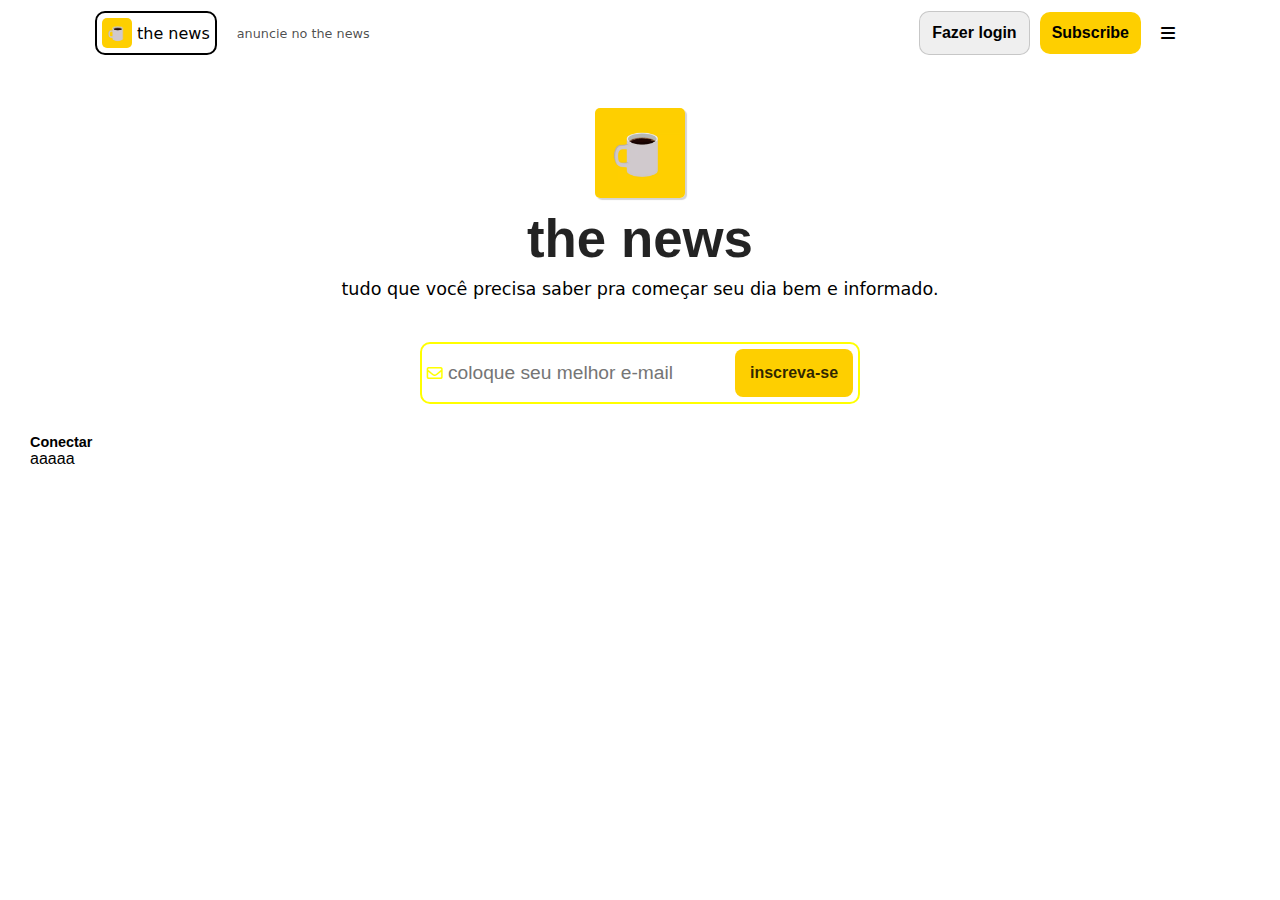
==== thenews-pagina/index.html @ d3bf165b "clonando site the news, header pronto, main quase pronto, falta a parte das redes sociais" ====
<!DOCTYPE html>
<html lang="pt-br">
<head>
    <meta charset="UTF-8">
    <meta name="viewport" content="width=device-width, initial-scale=1.0">
    <title>the news</title>
    <link rel="stylesheet" href="https://cdnjs.cloudflare.com/ajax/libs/font-awesome/6.7.1/css/all.min.css "/>
    <link rel="shortcut icon" href="img/favicon.ico" type="image/x-icon">
    <link rel="stylesheet" href="styles/header.css">
    <link rel="stylesheet" href="styles/main.css">
</head>
<body>
    <div id="pagina">
        <header>
            <div id="headerBox">
                <div id="header_div1" class="header">
                    <span class="filhosHeader"><img src="img/thenewslogo.avif" alt="Logo The News">  the news</span>
                    <p class="filhosHeader">anuncie no the news</p>
                </div>
                <div id="header_div2" class="header">
                    <button class="filhosHeader">Fazer login</button>
                    <button id="btn_subscribe" class="filhosHeader">Subscribe</button>
                    <span id="headerMenu" class="fa-solid fa-bars filhosHeader"></span>
                </div>
            </div>
        </header>
        <main>
            <div id="textoMain">
                <img src="img/thenewslogo.avif" alt="Logo the news">
                <h1>the news</h1>
                <p>tudo que você precisa saber pra começar seu dia bem e informado.</p>
            </div>
            <div id="inputMain">
                <div id="config">
                    <span class="fa-regular fa-envelope"></span>
                    <input type="email" name="inputEmail" id="inputEmail" placeholder="coloque seu melhor e-mail">
                    <button id="btn_inscreva">inscreva-se</button>
                </div>
            </div>
            <div id="redes_sociais">
                <nav>
                    <p>Conectar</p>
                    <ul id="redessociais">
                        <li><a href=""><img src="" alt=""></a>a</li>
                        <li><a href=""><img src="" alt=""></a>a</li>
                        <li><a href=""><img src="" alt=""></a>a</li>
                        <li><a href=""><img src="" alt=""></a>a</li>
                        <li><a href=""><img src="" alt=""></a>a</li>
                    </ul>
                </nav>
            </div>
        </main>
        <section>
            <article>
                <!--noticias-->
            </article>
            <article>
                <!--noticias-->
            </article>
        </section>
        <footer>

        </footer>
    </div>
</body>
</html>
---- thenews-pagina/styles/header.css ----
@charset "UTF-8";

*{
    padding: 0px;
    margin: 0px;
    box-sizing: border-box;
}

body, html{
    height: 100vh;
    width: 100vw;
    font-family: Arial, Helvetica, sans-serif;
}

#pagina{
    width: 100%;
    height: 100%;
    display: flex;
    flex-direction: column;
}

header{
    display: flex;
    justify-content: space-between;
    font-family: system-ui, -apple-system, BlinkMacSystemFont, 'Segoe UI', Roboto, Oxygen, Ubuntu, Cantarell, 'Open Sans', 'Helvetica Neue', sans-serif;
    font-weight: lighter;
}

div#headerBox{
    display: flex;
    width: 100%;
    justify-content: space-between;
    align-items: center;
}

header  div.header{
    display: flex;
    justify-content: center;
    align-items: center;
    padding: 10px;
    margin: 1px 80px 0px 80px;
}

header  div#header_div1 > span{
    display: flex;
    align-items: center;
    border: 2px solid black;
    border-radius: 10px;
    padding: 5px;
}

header  div#header_div1 > span:hover{
    background-color: whitesmoke;
}

div#header_div1 > p{
    font-size: 0.8em;
    font-weight: normal;
    color: rgba(0, 0, 0, 0.71);
    border-radius: 15px;
}

div#header_div1 > p:hover{
    background-color: whitesmoke;
}

div.header .filhosHeader{
    padding: 10px;
    margin: 0px 5px 0px 5px;
    cursor: pointer;
}

header img {
    width: 30px;
    border-radius: 5px;
    margin-right: 5px;
}

header button{
    padding: 12px !important;
    border-radius: 10px;
    font-size: 1em;
    font-weight: bold;
    border: 1px solid rgba(128, 128, 128, 0.364);
    flex-shrink: 0;
}

header button#btn_subscribe{
    background-color: #FECF00;
    border: none;
}

header #headerMenu:hover{
    padding: 5px !important;
    background-color: whitesmoke;
}
---- thenews-pagina/styles/main.css ----
@charset "UTF-8";

main{
    display: flex;
    align-items: center;
    flex-direction: column;
}

main div#textoMain{
    display: flex;
    flex-direction: column;
    justify-content: center;
    align-items: center;
    margin: 30px 0px 30px 0px;
    font-family: system-ui, -apple-system, BlinkMacSystemFont, 'Segoe UI', Roboto, Oxygen, Ubuntu, Cantarell, 'Open Sans', 'Helvetica Neue', sans-serif;
    font-weight: lighter;
    padding: 13px;
    font-size: 1.1em;
}

main div#textoMain img{
    width: 90px;
    border-radius: 5px;
    box-shadow: 2px 2px 1px rgba(0, 0, 0, 0.173);
}

main div#textoMain h1{
    font-family: Verdana, Geneva, Tahoma, sans-serif;
    color: rgba(0, 0, 0, 0.862);
    font-size: 3em;
    padding: 10px;
}

main div#inputMain{
    display: flex;
    align-items: center;
    padding: 5px;
    border-radius: 10px;
    border: 2px solid yellow;
    margin-bottom: 30px;
}

main div#inputMain div#config{
    width: 100%;
    display: flex;
    justify-content: flex-start;
    align-items: center;
}

main div#inputMain span{
    color: yellow;
    margin-right: 5px;
}

main div#inputMain input{
    font-size: 1.2em;
    background-color: transparent;
    border: none;

    margin-right: 40px;
}

main div#inputMain input:focus-visible{
    outline: none;
}

main div#inputMain div#config button{
    padding: 15px;
    background-color: #FECF00;
    border: none;
    border-radius: 8px;
    font-size: 1em;
    font-weight: bolder;
    color: rgba(0, 0, 0, 0.823);
}

main div#redes_sociais{
    align-self: flex-start;
    margin-left: 30px;
}

main div#redes-sociais nav{
    display: flex;
    flex-direction: column;
}

main div#redes_sociais nav > p{
    font-size: 0.9em;
    font-weight: bolder;
}

nav ul#redessociais{
    display: flex;
    list-style: none;
}
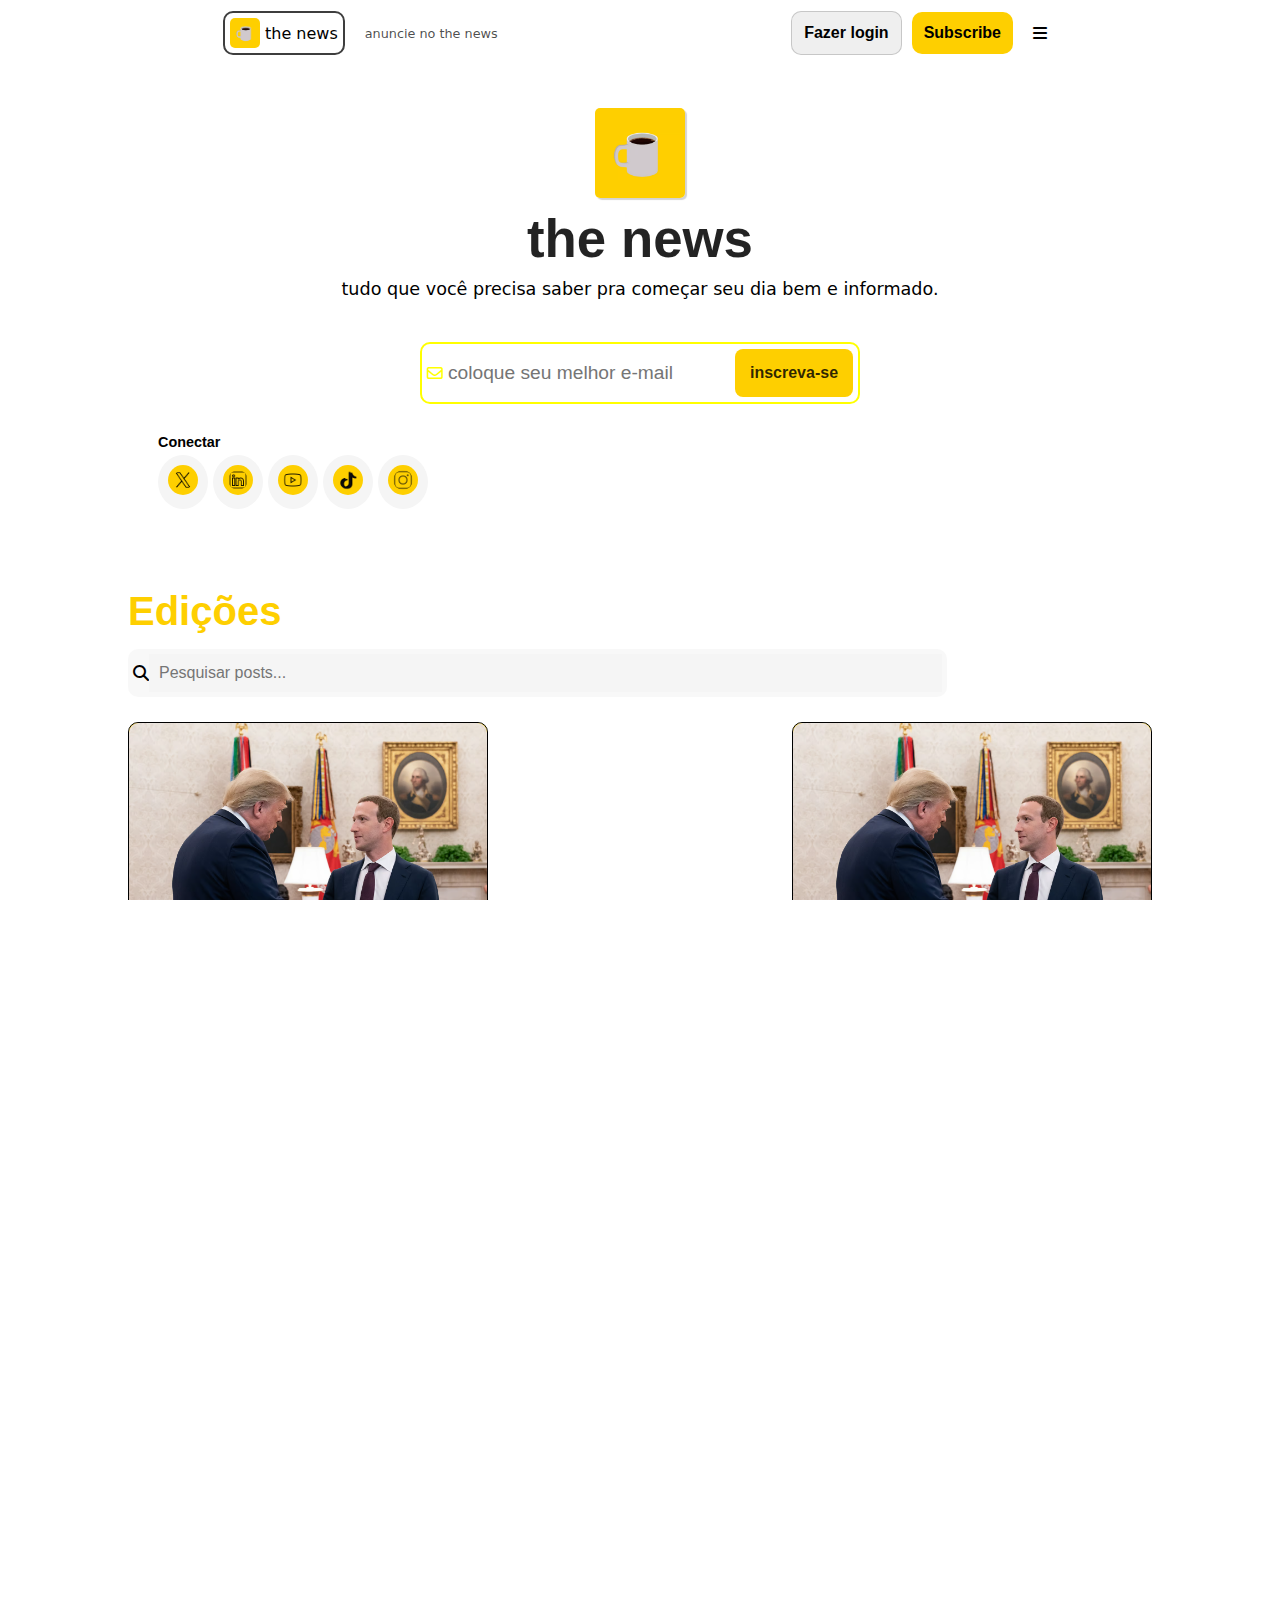
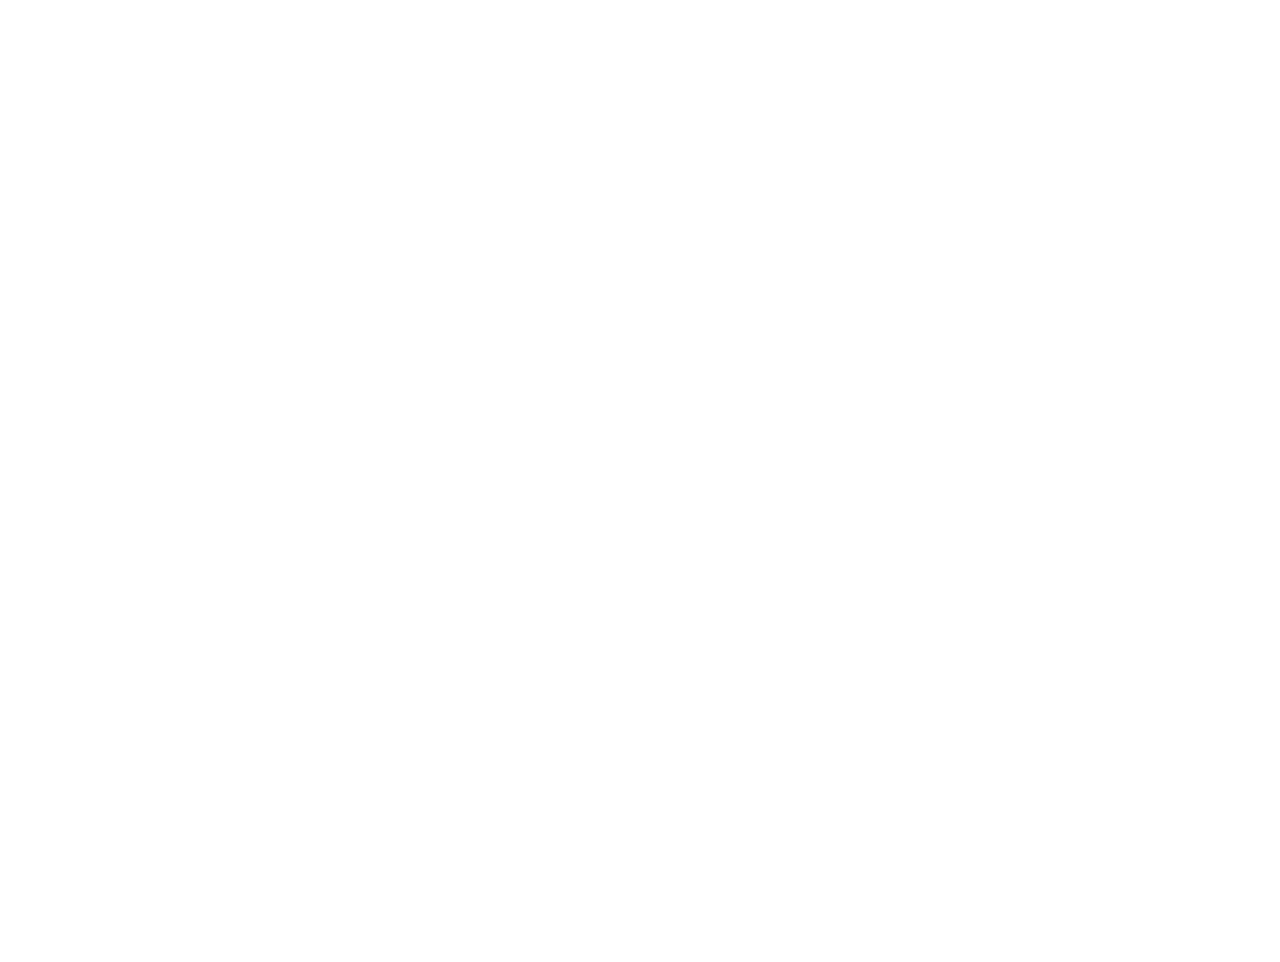
==== commit a9518515: "Continuando o clone do site do the news, dessa vez concluindo a parte de noticias, faltando apenas o" ====
--- a/thenews-pagina/index.html
+++ b/thenews-pagina/index.html
@@ -8,6 +8,7 @@
     <link rel="shortcut icon" href="img/favicon.ico" type="image/x-icon">
     <link rel="stylesheet" href="styles/header.css">
     <link rel="stylesheet" href="styles/main.css">
+    <link rel="stylesheet" href="styles/sections.css">
 </head>
 <body>
     <div id="pagina">
@@ -41,22 +42,71 @@
                 <nav>
                     <p>Conectar</p>
                     <ul id="redessociais">
-                        <li><a href=""><img src="" alt=""></a>a</li>
-                        <li><a href=""><img src="" alt=""></a>a</li>
-                        <li><a href=""><img src="" alt=""></a>a</li>
-                        <li><a href=""><img src="" alt=""></a>a</li>
-                        <li><a href=""><img src="" alt=""></a>a</li>
+                        <li><a href="#" target="_blank"><img src="img/icons8-twitterx-50.png" alt="Twitter X"></a></li>
+                        <li><a href=""><img src="img/icons8-linkedin-50 (1).png" alt="LinkedIn"></a></li>
+                        <li><a href=""><img src="img/icons8-youtube-50.png" alt="Youtube"></a></li>
+                        <li><a href=""><img src="img/icons8-tiktok-50.png" alt="Tiktok"></a></li>
+                        <li><a href=""><img src="img/icons8-instagram-50.png" alt=""></a></li>
                     </ul>
                 </nav>
             </div>
         </main>
-        <section>
-            <article>
-                <!--noticias-->
-            </article>
-            <article>
-                <!--noticias-->
-            </article>
+        <section id="edicoes">
+            <section id="searchEdicoes">
+                <h1>Edições</h1>
+                <div id="inputEdicoes">
+                    <span class="fa-solid fa-magnifying-glass"></span>
+                    <input type="text" name="inputEdicoes" id="inputEdicoes_search" placeholder="Pesquisar posts...">
+                </div>  
+            </section>
+            <section id="secaoNoticias">
+                <article class="noticia">
+                    <img src="img/noticia1.avif" alt="Trump e Mark Zuckenberg">
+                    <p class="dataNoticia">Dec 14, 2024</p>
+                    <p class="numeroData">15/12/2024</p>
+                </article>
+                <article class="noticia">
+                    <img src="img/noticia1.avif" alt="Trump e Mark Zuckenberg">
+                    <p class="dataNoticia">Dec 14, 2024</p>
+                    <p class="numeroData">15/12/2024</p>
+                    <p class="autorNoticia">Bruno Costa</p>
+                </article>
+                <article class="noticia">
+                    <img src="img/noticia1.avif" alt="Trump e Mark Zuckenberg">
+                    <p class="dataNoticia">Dec 14, 2024</p>
+                    <p class="numeroData">15/12/2024</p>
+                </article>
+                <article class="noticia">
+                    <img src="img/noticia1.avif" alt="Trump e Mark Zuckenberg">
+                    <p class="dataNoticia">Dec 14, 2024</p>
+                    <p class="numeroData">15/12/2024</p>
+                </article>
+                <article class="noticia">
+                    <img src="img/noticia1.avif" alt="Trump e Mark Zuckenberg">
+                    <p class="dataNoticia">Dec 14, 2024</p>
+                    <p class="numeroData">15/12/2024</p>
+                </article>
+                <article class="noticia">
+                    <img src="img/noticia1.avif" alt="Trump e Mark Zuckenberg">
+                    <p class="dataNoticia">Dec 14, 2024</p>
+                    <p class="numeroData">15/12/2024</p>
+                </article>
+                <article class="noticia">
+                    <img src="img/noticia1.avif" alt="Trump e Mark Zuckenberg">
+                    <p class="dataNoticia">Dec 14, 2024</p>
+                    <p class="numeroData">15/12/2024</p>
+                </article>
+                <article class="noticia">
+                    <img src="img/noticia1.avif" alt="Trump e Mark Zuckenberg">
+                    <p class="dataNoticia">Dec 14, 2024</p>
+                    <p class="numeroData">15/12/2024</p>
+                </article>
+                <article class="noticia">
+                    <img src="img/noticia1.avif" alt="Trump e Mark Zuckenberg">
+                    <p class="dataNoticia">Dec 14, 2024</p>
+                    <p class="numeroData">15/12/2024</p>
+                </article>
+            </section>
         </section>
         <footer>
 
--- a/thenews-pagina/styles/header.css
+++ b/thenews-pagina/styles/header.css
@@ -10,10 +10,12 @@
     height: 100vh;
     width: 100vw;
     font-family: Arial, Helvetica, sans-serif;
+    overflow-y: auto;
 }
 
 #pagina{
-    width: 100%;
+    margin: auto;
+    width: 80%;
     height: 100%;
     display: flex;
     flex-direction: column;
@@ -44,7 +46,7 @@
 header  div#header_div1 > span{
     display: flex;
     align-items: center;
-    border: 2px solid black;
+    border: 2px solid rgba(0, 0, 0, 0.758);
     border-radius: 10px;
     padding: 5px;
 }
--- a/thenews-pagina/styles/main.css
+++ b/thenews-pagina/styles/main.css
@@ -4,6 +4,7 @@
     display: flex;
     align-items: center;
     flex-direction: column;
+    margin-bottom: 80px;
 }
 
 main div#textoMain{
@@ -72,6 +73,7 @@
     font-size: 1em;
     font-weight: bolder;
     color: rgba(0, 0, 0, 0.823);
+    cursor: pointer;
 }
 
 main div#redes_sociais{
@@ -94,3 +96,18 @@
     list-style: none;
 }
 
+nav ul#redessociais li{
+    background-color: whitesmoke;
+    padding: 10px;
+    border-radius: 50%;
+    margin-top: 5px;
+    margin-right: 5px;
+    cursor: pointer;
+}
+
+nav ul#redessociais li > a > img{
+    border-radius: 50%;
+    width: 30px;
+    background-color: #FECF00;
+    padding: 5px;
+}
--- a/thenews-pagina/styles/sections.css
+++ b/thenews-pagina/styles/sections.css
@@ -0,0 +1,89 @@
+@charset "UTF-8";
+
+section#edicoes{
+    display: flex;
+    flex-flow: column wrap;
+}
+
+/* section#searchEdicoes{
+    margin-left: 20px;
+} */
+
+section#searchEdicoes h1{
+    font-size: 2.5em;
+    color: #FECF00;
+}
+
+section#searchEdicoes div#inputEdicoes{
+    display: flex;
+    align-items: center;
+    margin: 15px 0px;
+    width: 80%;
+    padding: 5px;
+    background-color: rgba(245, 245, 245, 0.712);
+    border-radius: 10px;
+}
+
+section#searchEdicoes input{
+    border: none;
+    padding: 10px;
+    background-color: whitesmoke;
+    font-size: 1em;
+    flex: auto;
+}
+
+section#searchEdicoes input:focus-visible{
+    outline: none;
+}
+
+section#secaoNoticias{
+    display: flex;
+    flex-flow: row wrap;
+    justify-content: space-between;
+}
+
+section#secaoNoticias article{
+    display: flex;
+    flex-direction: column;
+    border-radius: 10px;
+    background-color: #FFDF53;
+    border: 1px solid black;
+    width: 360px;
+    height: 350px;
+    margin: 10px 0px 10px 0px;
+    cursor: pointer;
+}
+
+article.noticia img{
+    border-radius: 10px 10px 0px 0px;
+    margin-bottom: 5px;
+}
+
+article.noticia p{
+    margin: 5px 10px 5px 10px;
+}
+
+p.dataNoticia, p.numeroData{
+    font-family: Verdana, Geneva, Tahoma, sans-serif;
+}
+
+p.dataNoticia:hover, p.numeroData:hover{
+    text-decoration: underline;
+    cursor: pointer;
+}
+
+p.dataNoticia{
+    font-size: 0.8em;
+    font-weight: lighter;
+}
+
+p.numeroData{
+    font-family: monospace;
+    font-size: 1.8em;
+    font-weight: bolder;
+}
+
+p.autorNoticia:hover{
+    text-decoration: underline;
+    cursor: pointer;
+}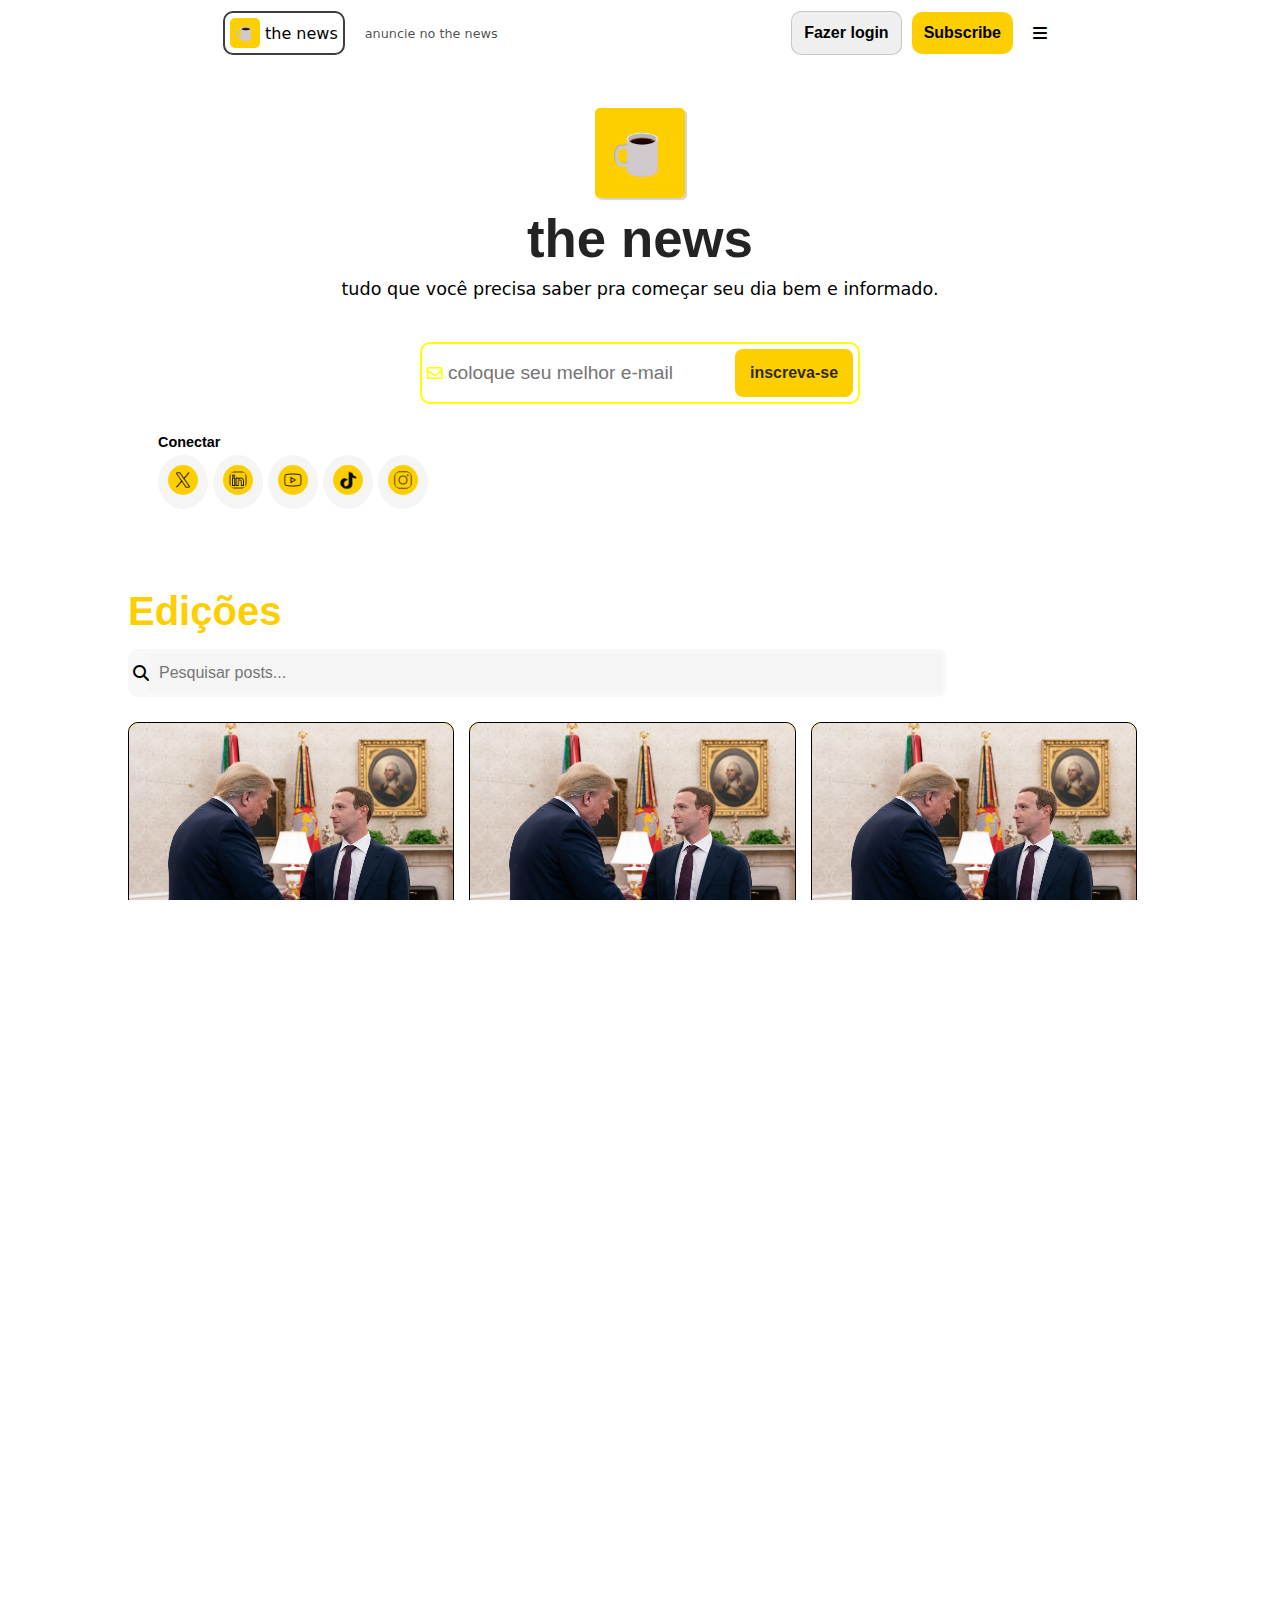
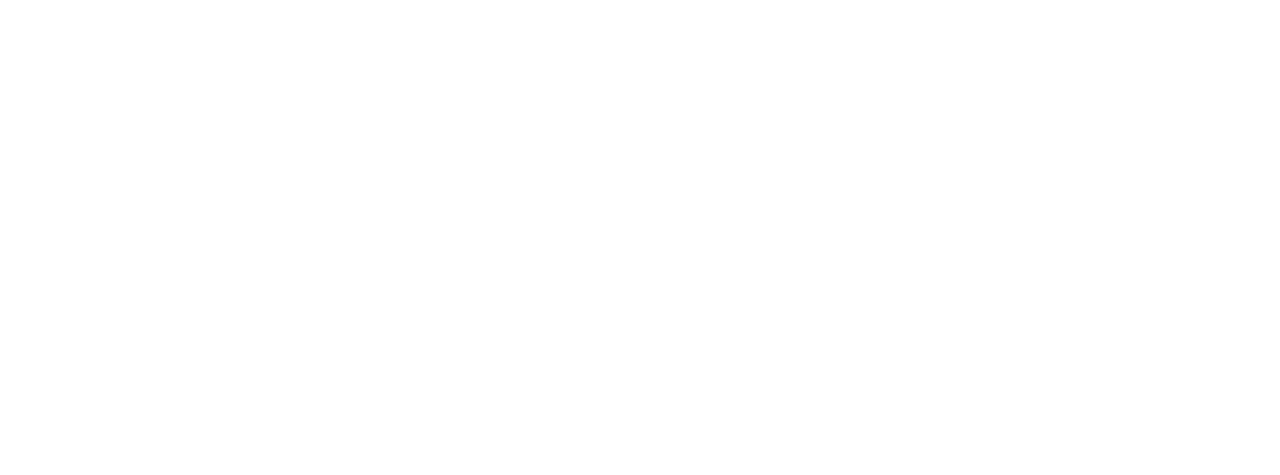
==== commit 2c391dc6: "Corrigindo o sections e iniciando o footer da página" ====
--- a/thenews-pagina/index.html
+++ b/thenews-pagina/index.html
@@ -9,12 +9,13 @@
     <link rel="stylesheet" href="styles/header.css">
     <link rel="stylesheet" href="styles/main.css">
     <link rel="stylesheet" href="styles/sections.css">
+    <link rel="stylesheet" href="styles/footer.css">
 </head>
 <body>
     <div id="pagina">
         <header>
             <div id="headerBox">
-                <div id="header_div1" class="header">
+                <div id="header_div1" class="header ">
                     <span class="filhosHeader"><img src="img/thenewslogo.avif" alt="Logo The News">  the news</span>
                     <p class="filhosHeader">anuncie no the news</p>
                 </div>
@@ -62,14 +63,26 @@
             <section id="secaoNoticias">
                 <article class="noticia">
                     <img src="img/noticia1.avif" alt="Trump e Mark Zuckenberg">
-                    <p class="dataNoticia">Dec 14, 2024</p>
-                    <p class="numeroData">15/12/2024</p>
+                    <div class="divArticle">
+                        <p class="dataNoticia">Dec 14, 2024</p>
+                        <p class="numeroData">15/12/2024</p>
+                    </div>
                 </article>
                 <article class="noticia">
                     <img src="img/noticia1.avif" alt="Trump e Mark Zuckenberg">
-                    <p class="dataNoticia">Dec 14, 2024</p>
-                    <p class="numeroData">15/12/2024</p>
-                    <p class="autorNoticia">Bruno Costa</p>
+                    <div class="divArticle">
+                        <p class="dataNoticia">Dec 14, 2024</p>
+                        <p class="numeroData">15/12/2024</p>
+                        <p class="autorNoticia">Bruno Costa</p>
+                    </div>
+                </article>
+                <article class="noticia">
+                    <img src="img/noticia1.avif" alt="Trump e Mark Zuckenberg">
+                    <div class="divArticle">
+                        <p class="dataNoticia">Dec 14, 2024</p>
+                        <p class="numeroData">15/12/2024</p>
+                        <p class="autorNoticia">Bruno Costa</p>
+                    </div>
                 </article>
                 <article class="noticia">
                     <img src="img/noticia1.avif" alt="Trump e Mark Zuckenberg">
@@ -78,38 +91,79 @@
                 </article>
                 <article class="noticia">
                     <img src="img/noticia1.avif" alt="Trump e Mark Zuckenberg">
-                    <p class="dataNoticia">Dec 14, 2024</p>
-                    <p class="numeroData">15/12/2024</p>
+                    <div class="divArticle">
+                        <p class="dataNoticia">Dec 14, 2024</p>
+                        <p class="numeroData">15/12/2024</p>
+                    </div>
                 </article>
                 <article class="noticia">
                     <img src="img/noticia1.avif" alt="Trump e Mark Zuckenberg">
-                    <p class="dataNoticia">Dec 14, 2024</p>
-                    <p class="numeroData">15/12/2024</p>
+                    <div class="divArticle">
+                        <p class="dataNoticia">Dec 14, 2024</p>
+                        <p class="numeroData">15/12/2024</p>
+                        <p class="autorNoticia">Bruno Costa</p>
+                    </div>
                 </article>
                 <article class="noticia">
                     <img src="img/noticia1.avif" alt="Trump e Mark Zuckenberg">
-                    <p class="dataNoticia">Dec 14, 2024</p>
-                    <p class="numeroData">15/12/2024</p>
+                    <div class="divArticle">
+                        <p class="dataNoticia">Dec 14, 2024</p>
+                        <p class="numeroData">15/12/2024</p>
+                        <p class="autorNoticia">Bruno Costa</p>
+                    </div>
                 </article>
                 <article class="noticia">
                     <img src="img/noticia1.avif" alt="Trump e Mark Zuckenberg">
-                    <p class="dataNoticia">Dec 14, 2024</p>
-                    <p class="numeroData">15/12/2024</p>
+                    <div class="divArticle">
+                        <p class="dataNoticia">Dec 14, 2024</p>
+                        <p class="numeroData">15/12/2024</p>
+                    </div>
                 </article>
                 <article class="noticia">
                     <img src="img/noticia1.avif" alt="Trump e Mark Zuckenberg">
-                    <p class="dataNoticia">Dec 14, 2024</p>
-                    <p class="numeroData">15/12/2024</p>
+                    <div class="divArticle">
+                        <p class="dataNoticia">Dec 14, 2024</p>
+                        <p class="numeroData">15/12/2024</p>
+                    </div>
                 </article>
-                <article class="noticia">
-                    <img src="img/noticia1.avif" alt="Trump e Mark Zuckenberg">
-                    <p class="dataNoticia">Dec 14, 2024</p>
-                    <p class="numeroData">15/12/2024</p>
-                </article>
+            </section>
+            <section id="rolagem_noticias">
+                <div id="botoes_rolagem">
+                    <button>Primeiro</button>
+                    <button>< Voltar</button>
+                    <button>1</button>
+                    <button>2</button>
+                    <button>3</button>
+                    <button>4</button>
+                    <button>5</button>
+                    <button>6</button>
+                    <button>7</button>
+                    <button>8</button>
+                    <button>Próximo ></button>
+                    <button>Último</button>
+                </div>
             </section>
         </section>
         <footer>
-
+            <div class="divFooter">
+                <div id="logoTheNewsFooter">
+                    <img src="img/thenewslogo.avif" alt="Logo the news">
+                    <p>the news</p>
+                </div>
+                <div>
+                    tudo que você precisa saber pra começar seu dia bem e informado
+                </div>
+                <div>© Grupo Waffle</div>
+            </div>
+            <div class="divFooter">
+                a
+            </div>
+            <div class="divFooter">
+                a
+            </div>
+            <div class="divFooter">
+                a
+            </div>
         </footer>
     </div>
 </body>
--- a/thenews-pagina/styles/sections.css
+++ b/thenews-pagina/styles/sections.css
@@ -39,35 +39,44 @@
 section#secaoNoticias{
     display: flex;
     flex-flow: row wrap;
-    justify-content: space-between;
+    justify-content: center;
+    margin-bottom: 15px;
 }
 
 section#secaoNoticias article{
     display: flex;
     flex-direction: column;
+  
     border-radius: 10px;
     background-color: #FFDF53;
     border: 1px solid black;
-    width: 360px;
+    width: 300px;
     height: 350px;
-    margin: 10px 0px 10px 0px;
+    margin: 10px 15px 10px 0px;
     cursor: pointer;
+    flex: 1 1 auto;
+}
+
+section#secaoNoticias article > div.divArticle{
+    display: flex;
+    flex-direction: column;
+    flex: auto;
+    justify-content: space-evenly;
+    border: 1px solid white;
 }
 
 article.noticia img{
     border-radius: 10px 10px 0px 0px;
-    margin-bottom: 5px;
+    height: 60%;
 }
 
-article.noticia p{
-    margin: 5px 10px 5px 10px;
+
+p.dataNoticia, p.numeroData, p.autorNoticia{
+    font-family: Verdana, Geneva, Tahoma, sans-serif;
+    margin-left: 10px;
 }
 
-p.dataNoticia, p.numeroData{
-    font-family: Verdana, Geneva, Tahoma, sans-serif;
-}
-
-p.dataNoticia:hover, p.numeroData:hover{
+p.dataNoticia:hover, p.numeroData:hover, p.autorNoticia:hover{
     text-decoration: underline;
     cursor: pointer;
 }
@@ -79,11 +88,34 @@
 
 p.numeroData{
     font-family: monospace;
-    font-size: 1.8em;
+    font-size: 1.6em;
     font-weight: bolder;
 }
 
-p.autorNoticia:hover{
-    text-decoration: underline;
+p.autorNoticia{
+    font-weight: bolder;
+}
+
+section#rolagem_noticias{
+    display: flex;
+    justify-content: center;
+    align-items: center;
+    padding: 10px;
+    width: 100%;
+    margin-bottom: 50px;
+}
+
+section#rolagem_noticias #botoes_rolagem button{
+    font-family: Arial, Helvetica, sans-serif;
+    border: 1px solid #FECF00;
+    padding: 8px 15px;
+    margin: 3px;
+    border-radius: 5px;
+    background-color: rgba(255, 255, 255, 0.438);
+    font-size: 1em;
     cursor: pointer;
+}
+
+section#rolagem_noticias #botoes_rolagem button:active{
+    background-color: #FECF00;
 }--- a/thenews-pagina/styles/footer.css
+++ b/thenews-pagina/styles/footer.css
@@ -0,0 +1,32 @@
+@charset "UTF-8";
+
+footer{
+    display: flex;
+    flex-direction: row;
+    flex: auto;
+    background-color: purple;
+}
+
+footer img{
+    width: 40px;
+}
+
+footer div.divFooter{
+    display: flex;
+    flex-flow: column wrap;
+    justify-content: space-between;
+    padding: 10px;
+    flex: 1px 1px auto
+}
+
+footer > div > div#logoTheNewsFooter{
+    display: flex;
+    align-items: center;
+    font-weight: bolder;
+    color: rgba(0, 0, 0, 0.79);
+    margin-bottom: 30px;
+}
+
+footer > div > div#logoTheNewsFooter img{
+    margin-right: 7px;
+}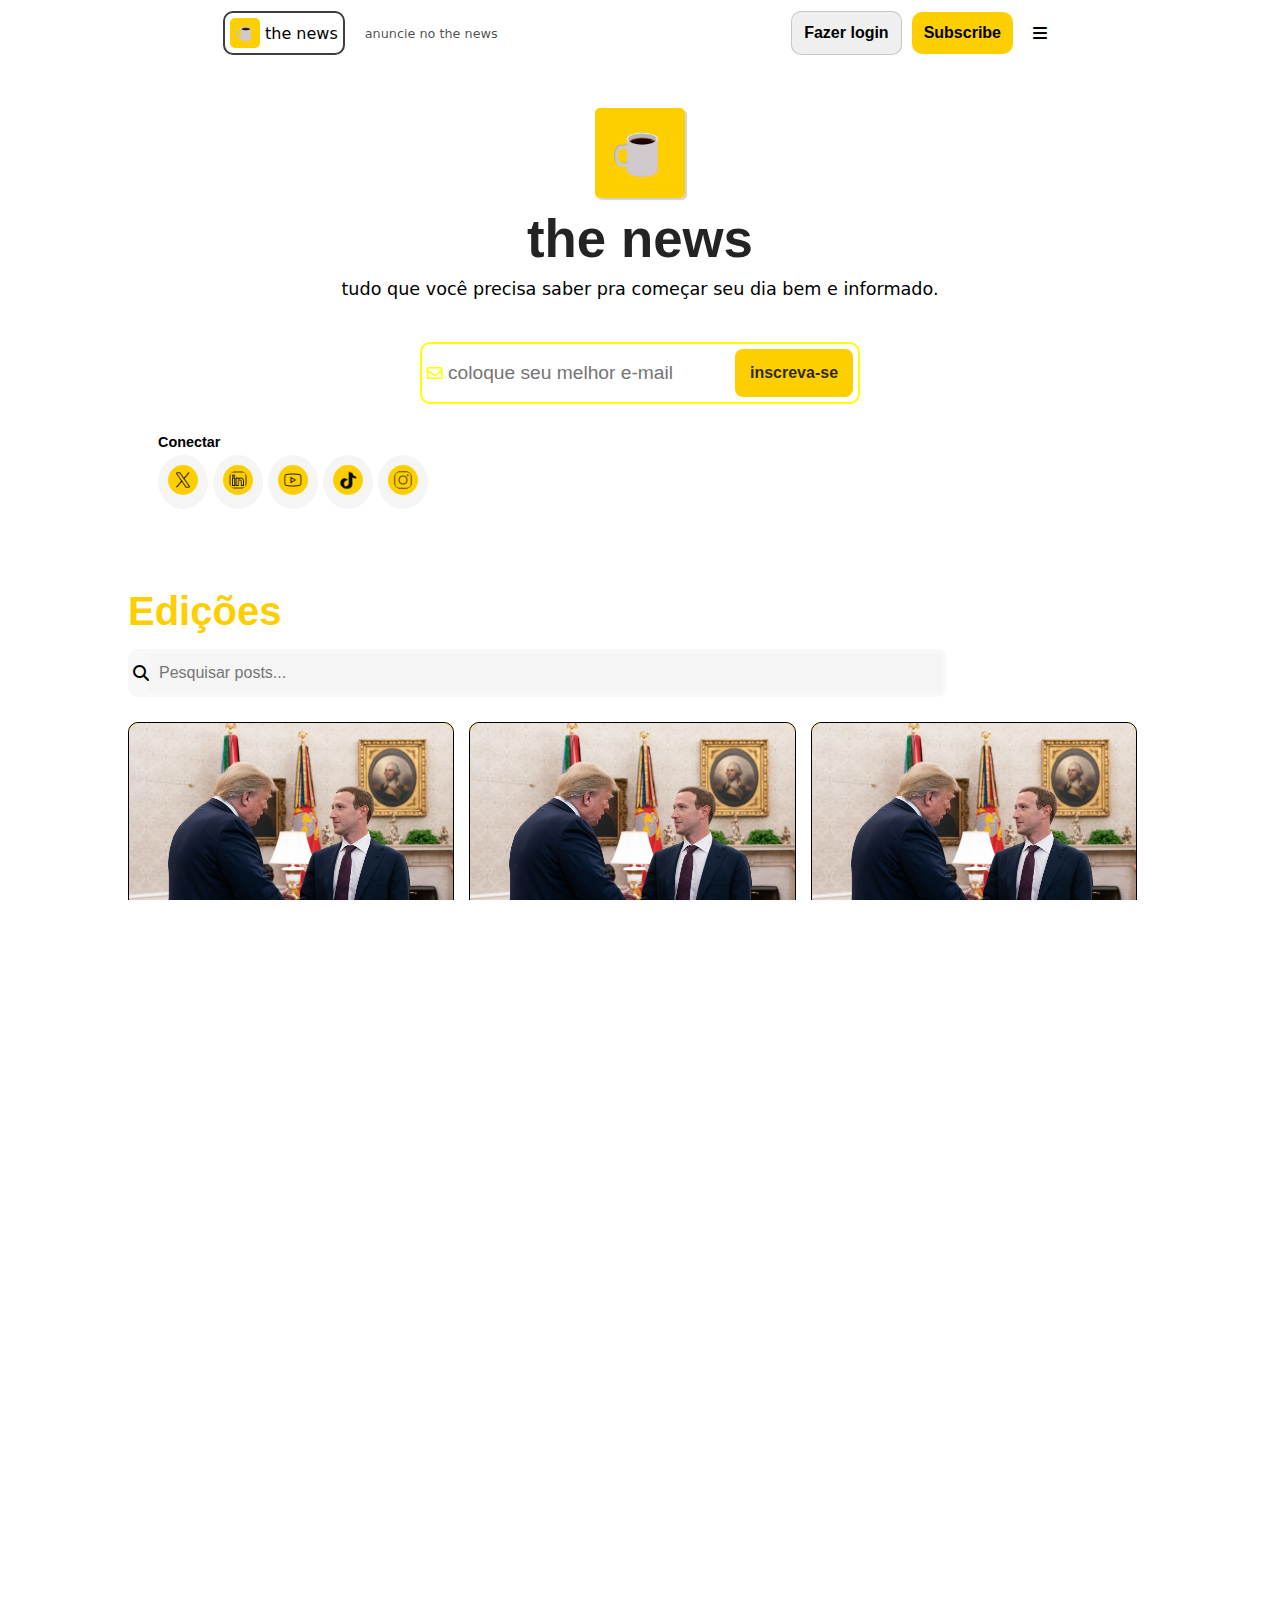
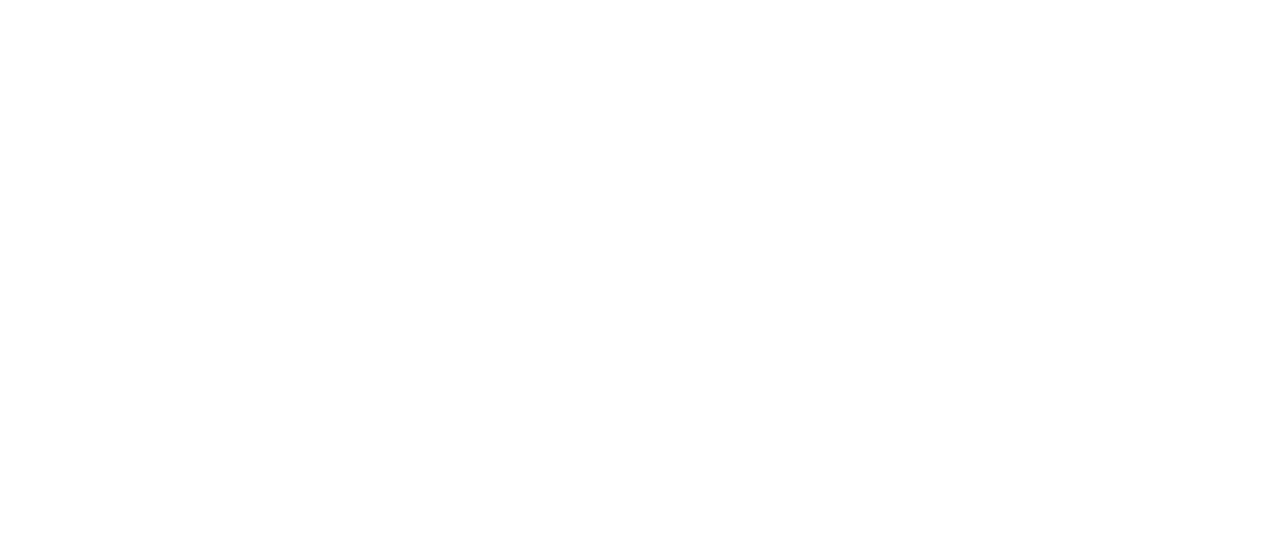
==== commit b46a1726: "Rodapé do site pronto, site finalizado." ====
--- a/thenews-pagina/index.html
+++ b/thenews-pagina/index.html
@@ -33,7 +33,7 @@
                 <p>tudo que você precisa saber pra começar seu dia bem e informado.</p>
             </div>
             <div id="inputMain">
-                <div id="config">
+                <div class="config">
                     <span class="fa-regular fa-envelope"></span>
                     <input type="email" name="inputEmail" id="inputEmail" placeholder="coloque seu melhor e-mail">
                     <button id="btn_inscreva">inscreva-se</button>
@@ -139,13 +139,13 @@
                     <button>6</button>
                     <button>7</button>
                     <button>8</button>
-                    <button>Próximo ></button>
-                    <button>Último</button>
+                    <button><strong>Próximo</strong></button>
+                    <button><strong>Último</strong>></button>
                 </div>
             </section>
         </section>
         <footer>
-            <div class="divFooter">
+            <div id="divEsquerda" class="divFooter">
                 <div id="logoTheNewsFooter">
                     <img src="img/thenewslogo.avif" alt="Logo the news">
                     <p>the news</p>
@@ -153,16 +153,37 @@
                 <div>
                     tudo que você precisa saber pra começar seu dia bem e informado
                 </div>
-                <div>© Grupo Waffle</div>
+                <div>© 2024 Grupo Waffle</div>
             </div>
             <div class="divFooter">
-                a
+                <div id="footerInicio">
+                    <p class="Strong">Início</p>
+                    <p class="pFooter">Posts</p>
+                    <p class="pFooter">Newsletters</p>
+                </div>
             </div>
             <div class="divFooter">
-                a
+                <p class="Strong">fale conosco</p>
+                <p class="Strong sublinhado pFooter" id="pAnuncie">anuncie no the news</p>
             </div>
-            <div class="divFooter">
-                a
+            <div id="divInput_footer" class="divFooter">
+                <div class="config">
+                    <span class="fa-regular fa-envelope"></span>
+                    <input type="email" name="inputEmail_footer" id="inputEmail_footer" placeholder="coloque seu melhor e-mail">
+                    <button id="btn_inscreva_footer">inscreva-se</button>
+                </div>
+                <ul>
+                    <li><a href="#"><img src="img/icons8-twitterx-50 (1).png" alt="Twitter X"></a></li>
+                    <li><a href="#"><img src="img/icons8-linkedin-50 (2).png " alt="LinkedIn"></a></li>
+                    <li><a href="#"><img src="img/icons8-youtube-50 (1).png" alt="Youtube"></a></li>
+                    <li><a href="#"><img src="img/icons8-tiktok-48.png" alt="Tiktok"></a></li>
+                    <li><a href="#"><img src="img/icons8-instagram-50 (1).png" alt="Instagram"></a></li>
+                </ul>
+
+                <div id="footerPolitica">
+                    <p class="pFooter sublinhado">Política de privacidade</p>
+                    <p class="pFooter sublinhado">Termos de uso</p>
+                </div>
             </div>
         </footer>
     </div>
--- a/thenews-pagina/styles/main.css
+++ b/thenews-pagina/styles/main.css
@@ -41,7 +41,7 @@
     margin-bottom: 30px;
 }
 
-main div#inputMain div#config{
+main div#inputMain div.config{
     width: 100%;
     display: flex;
     justify-content: flex-start;
@@ -65,7 +65,7 @@
     outline: none;
 }
 
-main div#inputMain div#config button{
+main div#inputMain div.config button{
     padding: 15px;
     background-color: #FECF00;
     border: none;
--- a/thenews-pagina/styles/footer.css
+++ b/thenews-pagina/styles/footer.css
@@ -2,9 +2,9 @@
 
 footer{
     display: flex;
+    align-items: flex-start;
     flex-direction: row;
     flex: auto;
-    background-color: purple;
 }
 
 footer img{
@@ -14,9 +14,9 @@
 footer div.divFooter{
     display: flex;
     flex-flow: column wrap;
-    justify-content: space-between;
+    justify-content: space-evenly;
     padding: 10px;
-    flex: 1px 1px auto
+    flex: 1px 1px auto;
 }
 
 footer > div > div#logoTheNewsFooter{
@@ -27,6 +27,101 @@
     margin-bottom: 30px;
 }
 
+footer > div#divEsquerda > div{
+    margin-bottom: 15px;
+    font-size: 0.9em;
+    color: rgba(0, 0, 0, 0.789);
+}
+
 footer > div > div#logoTheNewsFooter img{
     margin-right: 7px;
+}
+
+footer div#footerInicio > p{
+    margin-bottom: 10px;
+}
+
+footer div#divInput_footer div.config{
+    display: flex;
+    align-items: center;
+    padding: 2px;
+    border: 2px solid #FECF00;
+    border-radius: 5px;
+    margin-bottom: 20px;
+}
+
+footer div#divInput_footer div.config span{
+    color: #FECF00;
+}
+
+footer div#divInput_footer div.config input{
+    padding: 15px;
+    margin: 0px 5px 0px 5px;
+    background-color: transparent;
+    border: none;
+    font-size: 1em;
+}
+
+footer div#divInput_footer div.config input:focus-visible{
+    outline: none;
+}
+
+footer div#divInput_footer div.config button{
+    padding: 15px 0px;
+    width: 100px;
+    background-color: #FECF00;
+    border: none;
+    border-radius: 5px;
+    font-size: 1em;
+    font-weight: bolder;
+}
+
+footer div#divInput_footer ul {
+    display: flex;
+    list-style: none;
+    margin-bottom: 8px;
+}
+
+footer div#divInput_footer ul img{
+    width: 38px;
+    background-color: #1F1F1F;
+    border-radius: 50%;
+    padding: 8px;
+}
+
+footer div#divInput_footer  li{
+    margin: 5px; 
+    background-color: whitesmoke;
+    padding: 10px;
+    border-radius: 50%;
+    cursor: pointer;
+}  
+
+footer div#footerPolitica{
+    display: flex;
+    justify-content: flex-end;
+}
+
+footer div#footerPolitica p{
+    font-size: 0.8em;
+    margin-left: 4px;
+}
+
+p.pFooter{
+    cursor: pointer;
+    font-size: 0.9em;
+    color: rgba(0, 0, 0, 0.655);
+}
+
+p.Strong{
+    font-weight: bolder;
+}
+
+p.sublinhado{
+    text-decoration: underline;
+}
+
+p#pAnuncie{
+    font-size: 1em;
+    color: black;
 }